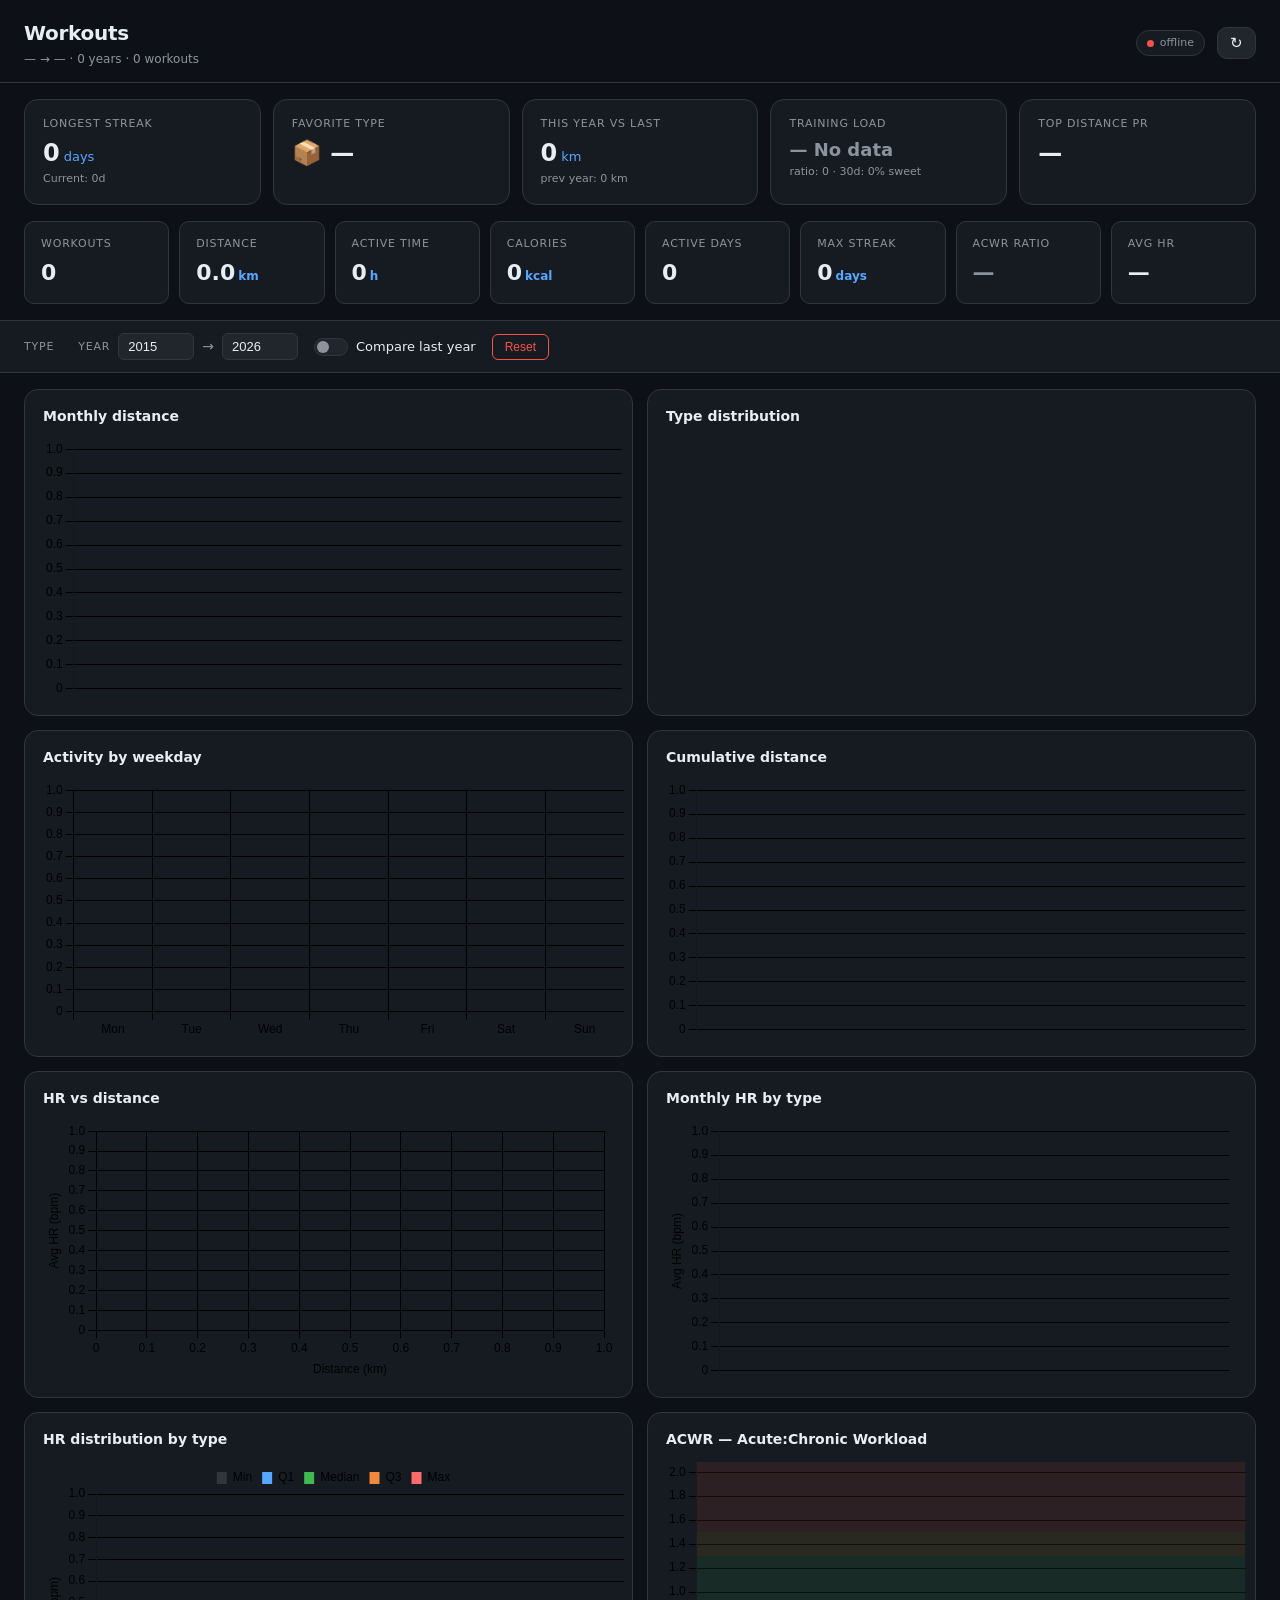
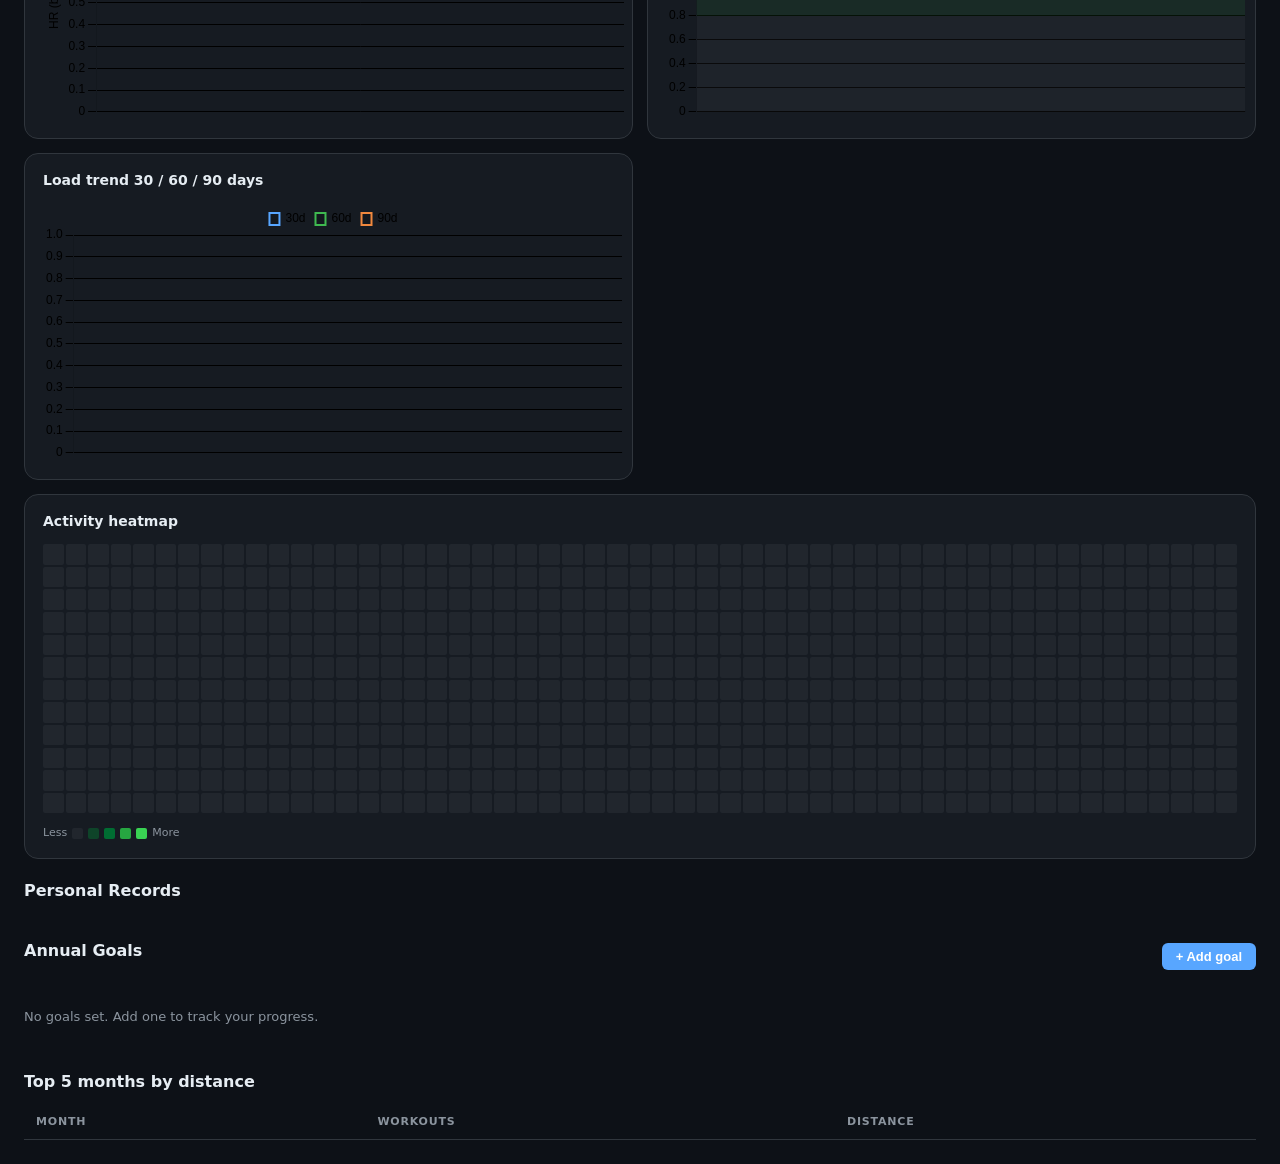
==== index.html @ c33b5954 "v2.0.0: dashboard redesign with dark theme, 9 lazy-loaded charts, PRs, annual goals, live polling" ====
<!DOCTYPE html>
<html lang="en" data-theme="dark">
<head>
<meta charset="UTF-8">
<meta name="viewport" content="width=device-width, initial-scale=1.0">
<meta name="apple-mobile-web-app-capable" content="yes">
<meta name="format-detection" content="telephone=no">
<title>Workouts Dashboard — Jose 2015-2026</title>
<link rel="stylesheet" href="styles.css">
<script src="chart.min.js"></script>
</head>
<body>

<div id="newBanner" class="new-banner" aria-live="polite"></div>

<header class="site-header">
  <div class="header-left">
    <h1 class="site-title">Workouts</h1>
    <div class="site-meta">— → — · 0 years · <span id="filterInfo">0 workouts</span></div>
  </div>
  <div class="header-right">
    <div class="conn-status"><span class="conn-dot" id="connDot"></span><span id="connText">—</span></div>
    <button class="btn-icon" id="refreshBtn" onclick="manualRefresh()" title="Refresh data">↻</button>
  </div>
</header>

<!-- ── Hero strip ─────────────────────────────────────── -->
<section class="hero-strip" id="heroStrip">
  <div class="hero-card" id="heroStreak">
    <div class="hero-label">Longest streak</div>
    <div class="hero-value"><span id="heroStreakVal">0</span><span class="hero-unit">days</span></div>
    <div class="hero-sub" id="heroStreakSub">Current: 0d</div>
  </div>
  <div class="hero-card" id="heroType">
    <div class="hero-label">Favorite type</div>
    <div class="hero-value" id="heroTypeVal">📦 —</div>
    <div class="hero-sub" id="heroTypeSub"></div>
  </div>
  <div class="hero-card" id="heroYoy">
    <div class="hero-label">This year vs last</div>
    <div class="hero-value"><span id="heroYoyVal">0</span><span class="hero-unit">km</span></div>
    <div class="hero-sub" id="heroYoySub"></div>
  </div>
  <div class="hero-card" id="heroAcwr">
    <div class="hero-label">Training load</div>
    <div class="hero-value" id="heroAcwrVal">—</div>
    <div class="hero-sub" id="heroAcwrSub"></div>
  </div>
  <div class="hero-card" id="heroPR">
    <div class="hero-label">Top distance PR</div>
    <div class="hero-value" id="heroPRVal">—</div>
    <div class="hero-sub" id="heroPRSub"></div>
  </div>
</section>

<!-- ── KPI bar ─────────────────────────────────────────── -->
<section class="kpi-grid">
  <div class="kpi"><div class="kpi-label">Workouts</div><div class="kpi-value" id="kpiCount">0</div></div>
  <div class="kpi"><div class="kpi-label">Distance</div><div class="kpi-value"><span id="kpiDist">0.0</span><span class="kpi-unit">km</span></div></div>
  <div class="kpi"><div class="kpi-label">Active time</div><div class="kpi-value"><span id="kpiDur">0</span><span class="kpi-unit">h</span></div></div>
  <div class="kpi"><div class="kpi-label">Calories</div><div class="kpi-value"><span id="kpiCal">0</span><span class="kpi-unit">kcal</span></div></div>
  <div class="kpi"><div class="kpi-label">Active days</div><div class="kpi-value" id="kpiDays">0</div></div>
  <div class="kpi"><div class="kpi-label">Max streak</div><div class="kpi-value"><span id="kpiStreak">0</span><span class="kpi-unit">days</span></div></div>
  <div class="kpi"><div class="kpi-label">ACWR ratio</div><div class="kpi-value" id="kpiAcwr">—</div></div>
  <div class="kpi"><div class="kpi-label">Avg HR</div><div class="kpi-value"><span>—</span><span class="kpi-unit"></span></div></div>
</section>

<!-- ── Filters ─────────────────────────────────────────── -->
<section class="filters-bar">
  <div class="filter-group">
    <span class="filter-label">Type</span>
    <div id="typeFilters" class="chip-group"></div>
  </div>
  <div class="filter-group">
    <span class="filter-label">Year</span>
    <input type="number" class="year-input" id="yearFrom" placeholder="from" min="2015" max="2026">
    <span class="filter-sep">→</span>
    <input type="number" class="year-input" id="yearTo" placeholder="to" min="2015" max="2026">
  </div>
  <div class="filter-group">
    <label class="toggle-label">
      <input type="checkbox" id="compareToggle" class="toggle-input">
      <span class="toggle-track"></span>
      Compare last year
    </label>
  </div>
  <button class="btn-reset" onclick="resetFilters()">Reset</button>
</section>

<!-- ── Charts grid ─────────────────────────────────────── -->
<section class="chart-grid">

  <div class="chart-card" data-lazy="monthlyDist">
    <div class="chart-header"><h3>Monthly distance</h3></div>
    <div class="chart-body"><canvas id="monthlyDistChart"></canvas></div>
  </div>

  <div class="chart-card" data-lazy="typeDist">
    <div class="chart-header"><h3>Type distribution</h3></div>
    <div class="chart-body"><canvas id="typeDistChart"></canvas></div>
  </div>

  <div class="chart-card" data-lazy="weekdayBar">
    <div class="chart-header"><h3>Activity by weekday</h3></div>
    <div class="chart-body"><canvas id="weekdayChart"></canvas></div>
  </div>

  <div class="chart-card" data-lazy="cumulative">
    <div class="chart-header"><h3>Cumulative distance</h3></div>
    <div class="chart-body"><canvas id="cumulativeChart"></canvas></div>
  </div>

  <div class="chart-card" data-lazy="scatter">
    <div class="chart-header"><h3>HR vs distance</h3></div>
    <div class="chart-body"><canvas id="scatterChart"></canvas></div>
  </div>

  <div class="chart-card" data-lazy="hrMonthly">
    <div class="chart-header"><h3>Monthly HR by type</h3></div>
    <div class="chart-body"><canvas id="hrMonthlyChart"></canvas></div>
  </div>

  <div class="chart-card" data-lazy="hrBox">
    <div class="chart-header"><h3>HR distribution by type</h3></div>
    <div class="chart-body"><canvas id="hrBoxChart"></canvas></div>
  </div>

  <div class="chart-card" data-lazy="acwr">
    <div class="chart-header"><h3>ACWR — Acute:Chronic Workload</h3></div>
    <div class="chart-body"><canvas id="acwrChart"></canvas></div>
  </div>

  <div class="chart-card" data-lazy="loadTrend">
    <div class="chart-header"><h3>Load trend 30 / 60 / 90 days</h3></div>
    <div class="chart-body"><canvas id="trendChart"></canvas></div>
  </div>

  <div class="chart-card chart-full" data-lazy="heatmap">
    <div class="chart-header"><h3>Activity heatmap</h3></div>
    <div class="heatmap-wrap" id="heatmap"></div>
    <div class="heatmap-legend">
      Less <span data-l="0"></span><span data-l="1"></span><span data-l="2"></span><span data-l="3"></span><span data-l="4"></span> More
    </div>
  </div>

</section>

<!-- ── Personal Records ───────────────────────────────── -->
<section class="section-block">
  <h2 class="section-title">Personal Records</h2>
  <div class="prs-grid"></div>
</section>

<!-- ── Annual Goals ───────────────────────────────────── -->
<section class="section-block">
  <div class="goals-header">
    <h2 class="section-title">Annual Goals</h2>
    <button class="btn-add" onclick="addGoal()">+ Add goal</button>
  </div>
  <div id="goalsContainer" class="goals-grid"></div>
  <div id="goalsEmpty" class="goals-empty" style="display:none">
    No goals set. Add one to track your progress.
  </div>
</section>

<!-- ── Top 5 months ───────────────────────────────────── -->
<section class="section-block">
  <h2 class="section-title">Top 5 months by distance</h2>
  <table class="data-table" id="top5Table">
    <thead><tr><th>Month</th><th>Workouts</th><th>Distance</th></tr></thead>
    <tbody id="top5Body"></tbody>
  </table>
</section>

<script>
let data = null;

async function bootstrap() {
  try {
    const r = await fetch('data.json');
    if (!r.ok) throw new Error('HTTP ' + r.status);
    data = await r.json();
    initApp();
  } catch(e) {
    console.error('bootstrap error', e);
    document.body.innerHTML = '<div style="padding:40px;color:#f85149;font-family:monospace">Failed to load data: ' + e.message + '</div>';
  }
}

function initApp() {
  readURL();
  buildTypeChips();
  document.getElementById('yearFrom').value = yearFrom;
  document.getElementById('yearTo').value = yearTo;
  document.getElementById('compareToggle').checked = compareMode;
  document.getElementById('yearFrom').onchange = e => { yearFrom = parseInt(e.target.value) || yearFrom; renderAll(); };
  document.getElementById('yearTo').onchange = e => { yearTo = parseInt(e.target.value) || yearTo; renderAll(); };
  document.getElementById('compareToggle').onchange = e => { compareMode = e.target.checked; renderAll(); };
  renderHero();
  renderTop5();
  renderGoals();
  reloadVisibleCharts();
  setupLazyCharts();
  lastSeenTs = data.kpi.last_date || '0';
  setStatus('ok', 'connected');
  pollNewWorkouts();
  setInterval(pollNewWorkouts, POLL_MS);
}

// ── State ─────────────────────────────────────────────────
let activeTypes = new Set();
let yearFrom = 2015;
let yearTo = 2026;
let compareMode = false;

// ── Chart registry ────────────────────────────────────────
const charts = {};
const loaded = new Set();

// ── URL persistence ───────────────────────────────────────
function readURL() {
  const p = new URLSearchParams(window.location.search);
  const types = p.get('types');
  if (types) types.split(',').filter(Boolean).forEach(t => activeTypes.add(t));
  const from = parseInt(p.get('from'));
  const to = parseInt(p.get('to'));
  if (from && from >= 2015 && from <= 2026) yearFrom = from;
  if (to && to >= 2015 && to <= 2026) yearTo = to;
  if (to < from) yearTo = yearFrom;
  compareMode = p.get('compare') === '1';
}

function writeURL() {
  const p = new URLSearchParams();
  if (activeTypes.size > 0) p.set('types', [...activeTypes].sort().join(','));
  const minYear = parseInt(data.years[0]);
  const maxYear = parseInt(data.years[data.years.length - 1]);
  if (yearFrom !== minYear) p.set('from', yearFrom);
  if (yearTo !== maxYear) p.set('to', yearTo);
  if (compareMode) p.set('compare', '1');
  const qs = p.toString();
  history.replaceState(null, '', qs ? '?' + qs : window.location.pathname);
}

// ── Filter helpers ────────────────────────────────────────
function filteredMonths() {
  return Object.keys(data.by_month).filter(m => {
    const y = parseInt(m.slice(0, 4));
    return y >= yearFrom && y <= yearTo;
  });
}

function prevYearMonths() {
  return Object.keys(data.by_month).filter(m => {
    const y = parseInt(m.slice(0, 4));
    return y >= (yearFrom - 1) && y <= (yearTo - 1);
  });
}

function monthTypeWeight(m) {
  if (activeTypes.size === 0) return 1;
  const v = data.by_month[m];
  if (!v) return 0;
  const total = Object.values(v.types).reduce((a, b) => a + b, 0);
  const sel = Object.entries(v.types)
    .filter(([t]) => activeTypes.has(t))
    .reduce((a, [, c]) => a + c, 0);
  return total > 0 ? sel / total : 0;
}

// ── KPI recompute ─────────────────────────────────────────
function recomputeKPIs() {
  const months = filteredMonths();
  let count = 0, dist = 0, cal = 0, dur = 0;
  months.forEach(m => {
    const v = data.by_month[m];
    const w = monthTypeWeight(m);
    if (w === 0) return;
    count += Math.round(v.count * w);
    dist += v.distance_km * w;
    cal += v.calories * w;
    dur += v.duration_hours * w;
  });

  const filteredDays = Object.keys(data.by_day).filter(d => {
    const y = parseInt(d.slice(0, 4));
    return y >= yearFrom && y <= yearTo;
  });
  const maxStr = computeMaxStreak(filteredDays);

  setEl('kpiCount', count.toLocaleString());
  setEl('kpiDist', dist.toFixed(1));
  setEl('kpiCal', cal.toFixed(0));
  setEl('kpiDur', dur.toFixed(0));
  setEl('kpiDays', filteredDays.length.toLocaleString());
  setEl('kpiStreak', maxStr);

  const parts = [];
  if (activeTypes.size) parts.push([...activeTypes].join(', '));
  const minY = parseInt(data.years[0]), maxY = parseInt(data.years[data.years.length - 1]);
  if (yearFrom !== minY || yearTo !== maxY) parts.push(`${yearFrom}-${yearTo}`);
  setEl('filterInfo', count.toLocaleString() + ' workouts' + (parts.length ? ' · ' + parts.join(' · ') : ''));
}

function computeMaxStreak(dates) {
  const sorted = [...dates].sort();
  let max = 0, cur = 0, prev = null;
  for (const d of sorted) {
    if (prev) {
      const diff = (new Date(d) - new Date(prev)) / 86400000;
      cur = diff === 1 ? cur + 1 : 1;
    } else cur = 1;
    max = Math.max(max, cur);
    prev = d;
  }
  return max;
}

function setEl(id, val) {
  const el = document.getElementById(id);
  if (el) el.textContent = val;
}

// ── Hero strip ────────────────────────────────────────────
function renderHero() {
  // YoY sub
  const yoy = data.kpi.yoy_pct_change;
  const yoyDir = yoy == null ? '' : yoy >= 0 ? '↑' : '↓';
  const yoyColor = yoy == null ? '' : yoy >= 0 ? 'var(--accent)' : 'var(--danger)';
  const yoySub = yoy != null
    ? `<span style="color:${yoyColor}">${yoyDir} ${Math.abs(yoy)}%</span> vs ${data.kpi.prev_year} (${data.kpi.yoy_prev_km.toLocaleString()} km)`
    : `prev year: ${data.kpi.yoy_prev_km.toLocaleString()} km`;
  setEl('heroYoySub', '');
  document.getElementById('heroYoySub').innerHTML = yoySub;

  // Fav type sub
  const ft = data.kpi.fav_type;
  if (ft && data.by_type[ft]) {
    setEl('heroTypeSub', data.by_type[ft].count + ' sessions');
  }

  // ACWR hero
  const h = data.load_health;
  const acwrLabels = {
    sweet: '🟢 In the zone', warning: '🟠 Elevated', overtraining: '🔴 Overreaching',
    detraining: '🟡 Detraining', rest: '⚪ Rest', no_data: '— No data'
  };
  const acwrColors = {
    sweet: 'var(--accent)', warning: 'var(--warning)', overtraining: 'var(--danger)',
    detraining: 'var(--warning)', rest: 'var(--text-muted)', no_data: 'var(--text-muted)'
  };
  const acwrEl = document.getElementById('heroAcwrVal');
  acwrEl.textContent = acwrLabels[h.status] || '—';
  acwrEl.style.color = acwrColors[h.status] || '';
  acwrEl.style.fontSize = '18px';
  setEl('heroAcwrSub', `ratio: ${h.current_ratio} · 30d: ${h.last30_pct_sweet}% sweet`);
  setEl('kpiAcwr', h.current_ratio || '—');
  document.getElementById('kpiAcwr').style.color = acwrColors[h.status] || '';

  // Top PR (running max distance or first type with max dist)
  const prTypes = Object.entries(data.prs).sort((a, b) => b[1].count - a[1].count);
  const topPR = prTypes.find(([, p]) => p.max_distance);
  if (topPR) {
    const [type, p] = topPR;
    document.getElementById('heroPRVal').textContent = p.max_distance.value_km + ' km';
    setEl('heroPRSub', type + ' · ' + p.max_distance.date);
  }
}

// ── Type filter chips ─────────────────────────────────────
function buildTypeChips() {
  const container = document.getElementById('typeFilters');
  container.innerHTML = '';
  data.types.forEach(t => {
    const chip = document.createElement('button');
    chip.className = 'chip' + (activeTypes.size === 0 || activeTypes.has(t) ? ' active' : '');
    chip.textContent = t;
    chip.dataset.type = t;
    chip.onclick = () => toggleType(t);
    container.appendChild(chip);
  });
}

function toggleType(t) {
  if (activeTypes.has(t)) activeTypes.delete(t);
  else activeTypes.add(t);
  syncChips();
  renderAll();
  writeURL();
}

function syncChips() {
  document.querySelectorAll('.chip[data-type]').forEach(c => {
    const isActive = activeTypes.size === 0 || activeTypes.has(c.dataset.type);
    c.className = 'chip' + (isActive ? ' active' : '');
  });
}

function resetFilters() {
  activeTypes.clear();
  yearFrom = parseInt(data.years[0]);
  yearTo = parseInt(data.years[data.years.length - 1]);
  compareMode = false;
  document.getElementById('yearFrom').value = yearFrom;
  document.getElementById('yearTo').value = yearTo;
  document.getElementById('compareToggle').checked = false;
  syncChips();
  renderAll();
  writeURL();
}

// ── Charts ────────────────────────────────────────────────
const COLORS = ['#58a6ff','#3fb950','#f0883e','#ff6b6b','#a371f7','#39d353','#ffa657','#79c0ff','#56d364','#ff7b72'];

function chartDefaults() {
  return {
    responsive: true, maintainAspectRatio: false,
    plugins: { legend: { display: false } },
    scales: {
      x: { ticks: { color: 'var(--text-muted)', maxTicksLimit: 18 }, grid: { color: 'var(--border)' } },
      y: { ticks: { color: 'var(--text-muted)' }, grid: { color: 'var(--border)' } }
    }
  };
}

function mkChart(id, config) {
  const el = document.getElementById(id);
  if (!el) return null;
  if (charts[id]) charts[id].destroy();
  charts[id] = new Chart(el.getContext('2d'), config);
  return charts[id];
}

function initMonthlyDist() {
  const months = filteredMonths();
  const curData = months.map(m => data.by_month[m].distance_km * monthTypeWeight(m));
  const datasets = [{
    label: 'Distance (km)', data: curData,
    borderColor: COLORS[0], backgroundColor: COLORS[0] + '22',
    fill: true, tension: 0.35, pointRadius: 1, pointHoverRadius: 4, borderWidth: 2
  }];
  if (compareMode) {
    const prevM = prevYearMonths();
    datasets.push({
      label: 'Prev year', data: prevM.map(m => data.by_month[m].distance_km),
      borderColor: COLORS[2], backgroundColor: 'transparent',
      tension: 0.35, pointRadius: 1, pointHoverRadius: 4, borderWidth: 1.5,
      borderDash: [4, 3]
    });
  }
  const opts = chartDefaults();
  opts.plugins.legend = { display: compareMode, labels: { color: 'var(--text)' } };
  mkChart('monthlyDistChart', { type: 'line', data: { labels: months, datasets }, options: opts });
}

function initTypeDist() {
  const months = filteredMonths();
  const byT = {};
  months.forEach(m => {
    const v = data.by_month[m];
    Object.entries(v.types).forEach(([t, c]) => {
      if (activeTypes.size > 0 && !activeTypes.has(t)) return;
      byT[t] = (byT[t] || 0) + c;
    });
  });
  const sorted = Object.entries(byT).sort((a, b) => b[1] - a[1]);
  mkChart('typeDistChart', {
    type: 'doughnut',
    data: {
      labels: sorted.map(([t]) => t),
      datasets: [{ data: sorted.map(([, c]) => c), backgroundColor: COLORS, borderWidth: 0 }]
    },
    options: {
      responsive: true, maintainAspectRatio: false,
      plugins: { legend: { position: 'right', labels: { color: 'var(--text)', boxWidth: 12, padding: 12 } } }
    }
  });
}

function initWeekday() {
  const labels = ['Mon','Tue','Wed','Thu','Fri','Sat','Sun'];
  const dist = labels.map(d => +(data.weekday_dist[d]?.distance_km || 0).toFixed(1));
  mkChart('weekdayChart', {
    type: 'bar',
    data: { labels, datasets: [{ label: 'Distance (km)', data: dist, backgroundColor: COLORS[0] + 'cc', borderRadius: 4 }] },
    options: chartDefaults()
  });
}

function initCumulative() {
  const items = data.cumulative_km.filter(x => {
    const y = parseInt(x.month.slice(0, 4));
    return y >= yearFrom && y <= yearTo;
  });
  mkChart('cumulativeChart', {
    type: 'line',
    data: {
      labels: items.map(x => x.month),
      datasets: [{
        label: 'Cumulative km', data: items.map(x => x.cumulative),
        borderColor: COLORS[1], backgroundColor: COLORS[1] + '22',
        fill: true, tension: 0.2, pointRadius: 0, pointHoverRadius: 4, borderWidth: 2
      }]
    },
    options: chartDefaults()
  });
}

function initScatter() {
  const byT = {};
  data.scatter.forEach(p => {
    if (activeTypes.size > 0 && !activeTypes.has(p.type)) return;
    const y = parseInt(p.date.slice(0, 4));
    if (y < yearFrom || y > yearTo) return;
    (byT[p.type] = byT[p.type] || []).push(p);
  });
  const datasets = Object.entries(byT).map(([t, pts], i) => ({
    label: t, data: pts, backgroundColor: COLORS[i % COLORS.length] + 'bb', pointRadius: 3
  }));
  const opts = {
    responsive: true, maintainAspectRatio: false,
    plugins: { legend: { position: 'right', labels: { color: 'var(--text)', boxWidth: 10, padding: 10 } } },
    scales: {
      x: { title: { display: true, text: 'Distance (km)', color: 'var(--text-muted)' }, ticks: { color: 'var(--text-muted)' }, grid: { color: 'var(--border)' } },
      y: { title: { display: true, text: 'Avg HR (bpm)', color: 'var(--text-muted)' }, ticks: { color: 'var(--text-muted)' }, grid: { color: 'var(--border)' } }
    }
  };
  mkChart('scatterChart', { type: 'scatter', data: { datasets }, options: opts });
}

function initHrMonthly() {
  const months = filteredMonths();
  const allT = [...new Set(months.flatMap(m => Object.keys(data.hr_monthly[m] || {})))].sort();
  const datasets = allT.map((t, i) => ({
    label: t, data: months.map(m => data.hr_monthly[m]?.[t] ?? null),
    borderColor: COLORS[i % COLORS.length],
    tension: 0.3, spanGaps: true, pointRadius: 1, pointHoverRadius: 4
  }));
  const opts = {
    responsive: true, maintainAspectRatio: false,
    plugins: { legend: { position: 'right', labels: { color: 'var(--text)', boxWidth: 10, padding: 8 } } },
    scales: {
      x: { ticks: { color: 'var(--text-muted)', maxTicksLimit: 16 }, grid: { color: 'var(--border)' } },
      y: { title: { display: true, text: 'Avg HR (bpm)', color: 'var(--text-muted)' }, ticks: { color: 'var(--text-muted)' }, grid: { color: 'var(--border)' } }
    }
  };
  mkChart('hrMonthlyChart', { type: 'line', data: { labels: months, datasets }, options: opts });
}

function initHrBox() {
  const months = filteredMonths();
  const activeT = activeTypes.size > 0
    ? [...activeTypes]
    : Object.keys(data.hr_distribution);
  const types = activeT.filter(t => data.hr_distribution[t]).sort();
  const c = ['#30363d','#58a6ff','#3fb950','#f0883e','#ff6b6b'];
  const lbls = ['Min','Q1','Median','Q3','Max'];
  const keys = ['min','q1','median','q3','max'];
  const datasets = keys.map((k, i) => ({
    label: lbls[i], data: types.map(t => data.hr_distribution[t][k] || 0),
    backgroundColor: c[i]
  }));
  const opts = {
    responsive: true, maintainAspectRatio: false,
    plugins: { legend: { position: 'top', labels: { color: 'var(--text)', boxWidth: 10 } } },
    scales: {
      x: { ticks: { color: 'var(--text-muted)' }, grid: { color: 'var(--border)' } },
      y: { title: { display: true, text: 'HR (bpm)', color: 'var(--text-muted)' }, ticks: { color: 'var(--text-muted)' }, grid: { color: 'var(--border)' } }
    }
  };
  mkChart('hrBoxChart', { type: 'bar', data: { labels: types, datasets }, options: opts });
}

const acwrZonesPlugin = {
  id: 'acwrZones',
  beforeDatasetsDraw(chart) {
    const { ctx, chartArea: { left, right }, scales: { y } } = chart;
    if (!y) return;
    [
      [0, 0.8, 'rgba(139,148,158,0.07)'],
      [0.8, 1.3, 'rgba(63,185,80,0.10)'],
      [1.3, 1.5, 'rgba(210,153,34,0.10)'],
      [1.5, 2.5, 'rgba(248,81,73,0.10)'],
    ].forEach(([y1, y2, color]) => {
      const py1 = y.getPixelForValue(y1), py2 = y.getPixelForValue(y2);
      ctx.fillStyle = color;
      ctx.fillRect(left, Math.min(py1, py2), right - left, Math.abs(py2 - py1));
    });
  }
};

function initAcwr() {
  const recent = data.acwr.slice(-365);
  const opts = {
    responsive: true, maintainAspectRatio: false,
    plugins: { legend: { display: false },
      tooltip: { callbacks: { afterLabel: ctx => {
        const r = ctx.parsed.y;
        if (r === 0) return 'Rest';
        if (r < 0.8) return 'Detraining';
        if (r <= 1.3) return 'Sweet spot';
        if (r <= 1.5) return 'Elevated';
        return 'Overreaching';
      }}}
    },
    scales: {
      x: { ticks: { color: 'var(--text-muted)', maxTicksLimit: 12 }, grid: { color: 'var(--border)' } },
      y: { suggestedMin: 0, suggestedMax: 2, ticks: { color: 'var(--text-muted)' }, grid: { color: 'var(--border)' } }
    }
  };
  mkChart('acwrChart', {
    type: 'line',
    data: { labels: recent.map(d => d.date), datasets: [{
      data: recent.map(d => d.ratio),
      borderColor: COLORS[0], backgroundColor: COLORS[0] + '22',
      fill: true, tension: 0.2, pointRadius: 0, pointHoverRadius: 4, borderWidth: 2
    }] },
    options: opts,
    plugins: [acwrZonesPlugin]
  });
}

function initTrend() {
  const recent = data.trend.slice(-365);
  mkChart('trendChart', {
    type: 'line',
    data: { labels: recent.map(d => d.date), datasets: [
      { label: '30d', data: recent.map(d => d.l30), borderColor: COLORS[0], tension: 0.3, pointRadius: 0, borderWidth: 2 },
      { label: '60d', data: recent.map(d => d.l60), borderColor: COLORS[1], tension: 0.3, pointRadius: 0, borderWidth: 2 },
      { label: '90d', data: recent.map(d => d.l90), borderColor: COLORS[2], tension: 0.3, pointRadius: 0, borderWidth: 2 },
    ] },
    options: {
      responsive: true, maintainAspectRatio: false,
      plugins: { legend: { position: 'top', labels: { color: 'var(--text)', boxWidth: 10 } } },
      scales: {
        x: { ticks: { color: 'var(--text-muted)', maxTicksLimit: 12 }, grid: { color: 'var(--border)' } },
        y: { ticks: { color: 'var(--text-muted)' }, grid: { color: 'var(--border)' } }
      }
    }
  });
}

// ── Heatmap ───────────────────────────────────────────────
function renderHeatmap() {
  const hm = document.getElementById('heatmap');
  const byDay = data.by_day;
  const maxC = Math.max(1, ...Object.values(byDay));
  function level(c) { return !c ? 0 : c < maxC * 0.25 ? 1 : c < maxC * 0.5 ? 2 : c < maxC * 0.75 ? 3 : 4; }
  let html = '';
  for (let y = yearFrom; y <= yearTo; y++) {
    for (let wk = 0; wk < 53; wk++) {
      const d = new Date(y, 0, 1 + wk * 7);
      if (d.getFullYear() !== y) continue;
      const ds = d.toISOString().slice(0, 10);
      const byDT = data.by_day_type[ds] || {};
      const c = activeTypes.size === 0
        ? (byDay[ds] || 0)
        : Object.entries(byDT).filter(([t]) => activeTypes.has(t)).reduce((a, [, n]) => a + n, 0);
      html += `<span data-l="${level(c)}" title="${ds}: ${c} workout${c !== 1 ? 's' : ''}"></span>`;
    }
  }
  hm.innerHTML = html;
}

// ── Lazy loading ──────────────────────────────────────────
const chartInits = {
  monthlyDist: initMonthlyDist,
  typeDist: initTypeDist,
  weekdayBar: initWeekday,
  cumulative: initCumulative,
  scatter: initScatter,
  hrMonthly: initHrMonthly,
  hrBox: initHrBox,
  acwr: initAcwr,
  loadTrend: initTrend,
  heatmap: renderHeatmap,
};

let observer;
function setupLazyCharts() {
  observer = new IntersectionObserver((entries) => {
    entries.forEach(entry => {
      if (!entry.isIntersecting) return;
      const key = entry.target.dataset.lazy;
      if (key && chartInits[key]) {
        chartInits[key]();
        loaded.add(key);
      }
      observer.unobserve(entry.target);
    });
  }, { threshold: 0.1 });

  document.querySelectorAll('[data-lazy]').forEach(el => observer.observe(el));
}

function reloadVisibleCharts() {
  document.querySelectorAll('[data-lazy]').forEach(el => {
    const key = el.dataset.lazy;
    if (key && chartInits[key]) chartInits[key]();
  });
}

// ── Goals (localStorage) ──────────────────────────────────
const GOALS_KEY = 'dashboard_goals_v1';

function loadGoals() { return JSON.parse(localStorage.getItem(GOALS_KEY) || '[]'); }
function saveGoals(g) { localStorage.setItem(GOALS_KEY, JSON.stringify(g)); }

function getActualKm(type, year) {
  let km = 0;
  Object.entries(data.by_month).forEach(([m, v]) => {
    if (m.startsWith(year)) {
      const ratio = type === '__all__' ? 1 : (v.types[type] || 0) / Math.max(1, Object.values(v.types).reduce((a,b)=>a+b,0));
      km += v.distance_km * ratio;
    }
  });
  return Math.round(km);
}

function renderGoals() {
  const goals = loadGoals();
  const container = document.getElementById('goalsContainer');
  const empty = document.getElementById('goalsEmpty');
  if (!goals.length) { container.innerHTML = ''; empty.style.display = ''; return; }
  empty.style.display = 'none';
  container.innerHTML = goals.map((g, i) => {
    const actual = getActualKm(g.type, g.year);
    const pct = Math.min(100, Math.round(actual / g.target_km * 100));
    const remaining = Math.max(0, g.target_km - actual);
    const typeLabel = g.type === '__all__' ? 'All types' : g.type;
    return `<div class="goal-card">
      <div class="goal-top">
        <span class="goal-title">${typeLabel} ${g.year}</span>
        <span class="goal-pct">${pct}%</span>
        <button class="goal-del" onclick="deleteGoal(${i})" title="Delete">✕</button>
      </div>
      <div class="goal-progress"><div class="goal-bar" style="width:${pct}%"></div></div>
      <div class="goal-detail">${actual.toLocaleString()} / ${g.target_km.toLocaleString()} km · ${remaining.toLocaleString()} km remaining</div>
    </div>`;
  }).join('');
}

function addGoal() {
  const types = ['__all__', ...data.types];
  const typeOpts = types.map(t => `<option value="${t}">${t === '__all__' ? 'All types' : t}</option>`).join('');
  const yearOpts = data.years.map(y => `<option value="${y}" ${y === data.kpi.current_year ? 'selected' : ''}>${y}</option>`).join('');
  const modal = document.createElement('div');
  modal.className = 'modal-overlay';
  modal.innerHTML = `
    <div class="modal">
      <h3>Add Goal</h3>
      <label>Type <select id="gType">${typeOpts}</select></label>
      <label>Year <select id="gYear">${yearOpts}</select></label>
      <label>Target km <input type="number" id="gTarget" placeholder="e.g. 1000" min="1" max="100000"></label>
      <div class="modal-btns">
        <button class="btn-primary" onclick="saveGoalModal()">Save</button>
        <button class="btn-ghost" onclick="this.closest('.modal-overlay').remove()">Cancel</button>
      </div>
    </div>`;
  document.body.appendChild(modal);
  modal.onclick = e => { if (e.target === modal) modal.remove(); };
}

function saveGoalModal() {
  const type = document.getElementById('gType').value;
  const year = document.getElementById('gYear').value;
  const target_km = parseInt(document.getElementById('gTarget').value);
  if (!target_km || target_km < 1) return;
  const goals = loadGoals();
  goals.push({ type, year, target_km });
  saveGoals(goals);
  document.querySelector('.modal-overlay')?.remove();
  renderGoals();
}

function deleteGoal(i) {
  const goals = loadGoals();
  goals.splice(i, 1);
  saveGoals(goals);
  renderGoals();
}

// ── Top 5 table ───────────────────────────────────────────
function renderTop5() {
  const tbody = document.getElementById('top5Body');
  tbody.innerHTML = data.top5_months.map((r, i) =>
    `<tr${i === 0 ? ' class="top1"' : ''}><td>${r.month}</td><td>${r.count}</td><td>${r.distance_km.toLocaleString()} km</td></tr>`
  ).join('');
}

// ── Live polling ──────────────────────────────────────────
let lastSeenTs = '0';
const POLL_MS = 60000;
let isReloading = false;

async function pollNewWorkouts() {
  try {
    setStatus('stale', 'checking…');
    const r = await fetch(`/api/since?ts=${encodeURIComponent(lastSeenTs)}`);
    if (!r.ok) throw new Error(r.status);
    const payload = await r.json();
    setStatus('ok', new Date().toLocaleTimeString());
    if (payload.count > 0) {
      const dist = payload.workouts.reduce((a, x) => a + (x.distance || 0), 0) / 1000;
      showBanner(`${payload.count} new workout${payload.count > 1 ? 's' : ''} · ${dist.toFixed(1)} km`);
      lastSeenTs = payload.workouts.at(-1).startDate;
    }
  } catch { setStatus('error', 'offline'); }
}

async function manualRefresh() {
  if (isReloading) return;
  isReloading = true;
  document.getElementById('refreshBtn').textContent = '⟳';
  setStatus('stale', 'refreshing…');
  try {
    const r = await fetch('/api/refresh', { method: 'POST' });
    if (!r.ok) throw new Error(r.status);
    const payload = await r.json();
    Object.assign(data, payload.stats);
    reloadVisibleCharts();
    recomputeKPIs();
    renderHero();
    renderTop5();
    showBanner('Data updated · ' + new Date().toLocaleTimeString());
    setStatus('ok', new Date().toLocaleTimeString());
  } catch { setStatus('error', 'error'); }
  finally { document.getElementById('refreshBtn').textContent = '↻'; isReloading = false; }
}

function showBanner(text) {
  const b = document.getElementById('newBanner');
  b.textContent = text;
  b.classList.add('visible');
  setTimeout(() => b.classList.remove('visible'), 5000);
}

function setStatus(kind, text) {
  const dot = document.getElementById('connDot');
  dot.className = 'conn-dot conn-' + kind;
  setEl('connText', text);
}

// ── Init ──────────────────────────────────────────────────
function renderAll() {
  syncChips();
  recomputeKPIs();
  reloadVisibleCharts();
  writeURL();
}

bootstrap();
</script>
</body>
</html>
---- styles.css ----
/* ── Variables ─────────────────────────────────────────── */
:root {
  --bg:          #0d1117;
  --surface:     #161b22;
  --surface-2:   #21262d;
  --border:      #30363d;
  --text:        #e6edf3;
  --text-muted:  #8b949e;
  --primary:     #58a6ff;
  --accent:      #3fb950;
  --warning:     #d29922;
  --danger:      #f85149;
  --radius:      10px;
  --radius-lg:   14px;
  --shadow:      0 4px 24px rgba(0,0,0,0.4);
}

/* ── Reset ─────────────────────────────────────────────── */
*, *::before, *::after { box-sizing: border-box; margin: 0; padding: 0; }
html { scroll-behavior: smooth; }
body {
  font-family: -apple-system, BlinkMacSystemFont, 'SF Pro Text', 'Segoe UI', system-ui, sans-serif;
  background: var(--bg);
  color: var(--text);
  min-height: 100vh;
  font-size: 14px;
  line-height: 1.5;
}

/* ── Header ────────────────────────────────────────────── */
.site-header {
  display: flex;
  align-items: center;
  justify-content: space-between;
  padding: 18px 24px 14px;
  border-bottom: 1px solid var(--border);
  position: sticky;
  top: 0;
  background: var(--bg);
  z-index: 50;
  gap: 12px;
}
.site-title {
  font-size: 20px;
  font-weight: 700;
  color: var(--text);
  letter-spacing: -0.3px;
}
.site-meta {
  font-size: 12px;
  color: var(--text-muted);
  margin-top: 2px;
}
.header-right {
  display: flex;
  align-items: center;
  gap: 12px;
  flex-shrink: 0;
}
.conn-status {
  display: flex;
  align-items: center;
  gap: 6px;
  font-size: 11px;
  color: var(--text-muted);
  background: var(--surface);
  border: 1px solid var(--border);
  padding: 4px 10px;
  border-radius: 20px;
}
.conn-dot {
  width: 7px; height: 7px;
  border-radius: 50%;
  background: var(--text-muted);
  flex-shrink: 0;
}
.conn-dot.conn-ok    { background: var(--accent); }
.conn-dot.conn-stale { background: var(--warning); }
.conn-dot.conn-error { background: var(--danger); }

/* ── Buttons ───────────────────────────────────────────── */
.btn-icon {
  background: var(--surface-2);
  border: 1px solid var(--border);
  color: var(--text);
  padding: 6px 12px;
  border-radius: var(--radius);
  cursor: pointer;
  font-size: 15px;
  transition: background 0.15s, transform 0.1s;
}
.btn-icon:hover { background: var(--border); transform: scale(1.05); }
.btn-reset {
  background: transparent;
  border: 1px solid var(--danger);
  color: var(--danger);
  padding: 5px 12px;
  border-radius: 6px;
  cursor: pointer;
  font-size: 12px;
  transition: background 0.15s;
}
.btn-reset:hover { background: var(--danger); color: #fff; }
.btn-add {
  background: var(--primary);
  border: none;
  color: #fff;
  padding: 6px 14px;
  border-radius: 6px;
  cursor: pointer;
  font-size: 13px;
  font-weight: 600;
  transition: opacity 0.15s;
}
.btn-add:hover { opacity: 0.85; }
.btn-primary {
  background: var(--primary);
  border: none;
  color: #fff;
  padding: 8px 18px;
  border-radius: 6px;
  cursor: pointer;
  font-size: 13px;
  font-weight: 600;
}
.btn-ghost {
  background: transparent;
  border: 1px solid var(--border);
  color: var(--text);
  padding: 8px 18px;
  border-radius: 6px;
  cursor: pointer;
  font-size: 13px;
}

/* ── New-workout banner ────────────────────────────────── */
.new-banner {
  position: fixed;
  top: 68px;
  left: 50%;
  transform: translateX(-50%) translateY(-120px);
  background: var(--surface);
  border: 1px solid var(--accent);
  color: var(--text);
  padding: 10px 20px;
  border-radius: 10px;
  font-size: 13px;
  font-weight: 600;
  z-index: 200;
  box-shadow: var(--shadow);
  transition: transform 0.3s cubic-bezier(0.34, 1.56, 0.64, 1);
  pointer-events: none;
}
.new-banner.visible {
  transform: translateX(-50%) translateY(0);
}

/* ── Hero strip ────────────────────────────────────────── */
.hero-strip {
  display: grid;
  grid-template-columns: repeat(5, 1fr);
  gap: 12px;
  padding: 16px 24px;
}
@media (max-width: 1024px) { .hero-strip { grid-template-columns: repeat(3, 1fr); } }
@media (max-width: 768px)  { .hero-strip { grid-template-columns: repeat(2, 1fr); } }

.hero-card {
  background: var(--surface);
  border: 1px solid var(--border);
  border-radius: var(--radius-lg);
  padding: 16px 18px;
  transition: border-color 0.2s, transform 0.2s;
  cursor: default;
}
.hero-card:hover {
  border-color: var(--primary);
  transform: translateY(-2px);
}
.hero-label {
  font-size: 11px;
  color: var(--text-muted);
  text-transform: uppercase;
  letter-spacing: 0.8px;
  margin-bottom: 6px;
}
.hero-value {
  font-size: 24px;
  font-weight: 700;
  color: var(--text);
  line-height: 1.2;
}
.hero-unit {
  font-size: 13px;
  color: var(--primary);
  font-weight: 400;
  margin-left: 4px;
}
.hero-sub {
  font-size: 11px;
  color: var(--text-muted);
  margin-top: 4px;
}

/* ── KPI grid ──────────────────────────────────────────── */
.kpi-grid {
  display: grid;
  grid-template-columns: repeat(auto-fit, minmax(140px, 1fr));
  gap: 10px;
  padding: 0 24px 16px;
}
.kpi {
  background: var(--surface);
  border: 1px solid var(--border);
  border-radius: var(--radius);
  padding: 14px 16px;
  transition: border-color 0.2s;
}
.kpi:hover { border-color: var(--primary); }
.kpi-label {
  font-size: 11px;
  color: var(--text-muted);
  text-transform: uppercase;
  letter-spacing: 0.8px;
}
.kpi-value {
  font-size: 22px;
  font-weight: 700;
  color: var(--text);
  margin-top: 4px;
}
.kpi-unit {
  font-size: 12px;
  color: var(--primary);
  margin-left: 3px;
}

/* ── Filters bar ───────────────────────────────────────── */
.filters-bar {
  display: flex;
  flex-wrap: wrap;
  align-items: center;
  gap: 16px;
  padding: 12px 24px;
  background: var(--surface);
  border-top: 1px solid var(--border);
  border-bottom: 1px solid var(--border);
  margin-bottom: 16px;
}
.filter-group {
  display: flex;
  align-items: center;
  gap: 8px;
  flex-wrap: wrap;
}
.filter-label {
  font-size: 11px;
  color: var(--text-muted);
  text-transform: uppercase;
  letter-spacing: 0.8px;
  flex-shrink: 0;
}
.chip-group {
  display: flex;
  flex-wrap: wrap;
  gap: 6px;
}
.chip {
  display: inline-flex;
  align-items: center;
  padding: 4px 11px;
  border-radius: 20px;
  background: var(--surface-2);
  color: var(--text-muted);
  border: 1px solid var(--border);
  font-size: 12px;
  cursor: pointer;
  transition: all 0.15s;
}
.chip:hover { border-color: var(--primary); color: var(--text); }
.chip.active { background: var(--primary); color: #fff; border-color: var(--primary); }
.year-input {
  background: var(--surface-2);
  border: 1px solid var(--border);
  color: var(--text);
  padding: 5px 9px;
  border-radius: 6px;
  font-size: 13px;
  width: 76px;
}
.year-input:focus { outline: none; border-color: var(--primary); }
.filter-sep { color: var(--text-muted); }

/* Toggle switch */
.toggle-label {
  display: flex;
  align-items: center;
  gap: 8px;
  cursor: pointer;
  font-size: 13px;
  user-select: none;
}
.toggle-input { display: none; }
.toggle-track {
  width: 34px; height: 18px;
  background: var(--surface-2);
  border: 1px solid var(--border);
  border-radius: 9px;
  position: relative;
  transition: background 0.2s;
  flex-shrink: 0;
}
.toggle-track::after {
  content: '';
  position: absolute;
  width: 12px; height: 12px;
  background: var(--text-muted);
  border-radius: 50%;
  top: 2px; left: 2px;
  transition: transform 0.2s, background 0.2s;
}
.toggle-input:checked + .toggle-track { background: var(--primary); border-color: var(--primary); }
.toggle-input:checked + .toggle-track::after { transform: translateX(16px); background: #fff; }

/* ── Chart grid ────────────────────────────────────────── */
.chart-grid {
  display: grid;
  grid-template-columns: repeat(auto-fit, minmax(460px, 1fr));
  gap: 14px;
  padding: 0 24px 20px;
}
@media (max-width: 768px) { .chart-grid { grid-template-columns: 1fr; } }

.chart-card {
  background: var(--surface);
  border: 1px solid var(--border);
  border-radius: var(--radius-lg);
  padding: 16px 18px;
  animation: fadeIn 0.3s ease;
}
.chart-body {
  position: relative;
  height: 260px;
  width: 100%;
}
.chart-full { grid-column: 1 / -1; }
.chart-header { margin-bottom: 12px; }
.chart-header h3 {
  font-size: 14px;
  font-weight: 600;
  color: var(--text);
}

@keyframes fadeIn { from { opacity: 0; transform: translateY(6px); } to { opacity: 1; transform: none; } }

/* ── Heatmap ───────────────────────────────────────────── */
.heatmap-wrap {
  display: grid;
  grid-template-columns: repeat(53, 1fr);
  gap: 2px;
  overflow-x: auto;
  flex: 1;
  padding-bottom: 4px;
}
.heatmap-wrap span {
  aspect-ratio: 1;
  background: var(--surface-2);
  border-radius: 2px;
  min-width: 9px;
  min-height: 9px;
}
.heatmap-wrap span[data-l="1"] { background: #0e4429; }
.heatmap-wrap span[data-l="2"] { background: #006d32; }
.heatmap-wrap span[data-l="3"] { background: #26a641; }
.heatmap-wrap span[data-l="4"] { background: #39d353; }
.heatmap-legend {
  display: flex;
  align-items: center;
  gap: 5px;
  margin-top: 8px;
  font-size: 11px;
  color: var(--text-muted);
}
.heatmap-legend span {
  width: 11px; height: 11px;
  border-radius: 2px;
  background: var(--surface-2);
  display: inline-block;
}
.heatmap-legend span[data-l="1"] { background: #0e4429; }
.heatmap-legend span[data-l="2"] { background: #006d32; }
.heatmap-legend span[data-l="3"] { background: #26a641; }
.heatmap-legend span[data-l="4"] { background: #39d353; }

/* ── Section blocks ────────────────────────────────────── */
.section-block { padding: 0 24px 24px; }
.section-title {
  font-size: 16px;
  font-weight: 700;
  color: var(--text);
  margin-bottom: 12px;
}

/* ── PRs grid ──────────────────────────────────────────── */
.prs-grid {
  display: grid;
  grid-template-columns: repeat(auto-fit, minmax(300px, 1fr));
  gap: 12px;
}
.pr-card {
  background: var(--surface);
  border: 1px solid var(--border);
  border-radius: var(--radius-lg);
  padding: 14px 16px;
  transition: border-color 0.2s;
}
.pr-card:hover { border-color: var(--primary); }
.pr-card-header {
  display: flex;
  align-items: center;
  gap: 8px;
  font-weight: 600;
  margin-bottom: 10px;
  font-size: 14px;
}
.pr-card-header .badge {
  margin-left: auto;
  font-size: 11px;
  background: var(--surface-2);
  color: var(--text-muted);
  padding: 2px 8px;
  border-radius: 10px;
  font-weight: 400;
}
.pr-table {
  width: 100%;
  border-collapse: collapse;
  font-size: 12px;
}
.pr-table td {
  padding: 5px 0;
  border-bottom: 1px solid var(--border);
  vertical-align: top;
}
.pr-table tr:last-child td { border-bottom: none; }
.pr-table td:first-child { color: var(--text-muted); width: 110px; }
.pr-table td:nth-child(2) { color: var(--text); font-weight: 600; text-align: right; padding-right: 10px; }
.pr-table td:last-child { color: var(--primary); text-align: right; font-size: 11px; }

/* ── Goals ─────────────────────────────────────────────── */
.goals-header {
  display: flex;
  align-items: center;
  justify-content: space-between;
  margin-bottom: 12px;
}
.goals-grid {
  display: grid;
  grid-template-columns: repeat(auto-fit, minmax(280px, 1fr));
  gap: 12px;
}
.goal-card {
  background: var(--surface);
  border: 1px solid var(--border);
  border-radius: var(--radius-lg);
  padding: 14px 16px;
}
.goal-top {
  display: flex;
  align-items: center;
  gap: 8px;
  margin-bottom: 8px;
}
.goal-title {
  font-size: 13px;
  font-weight: 600;
  flex: 1;
}
.goal-pct {
  font-size: 13px;
  font-weight: 700;
  color: var(--primary);
}
.goal-del {
  background: none;
  border: none;
  color: var(--text-muted);
  cursor: pointer;
  font-size: 12px;
  padding: 2px 4px;
}
.goal-del:hover { color: var(--danger); }
.goal-progress {
  height: 6px;
  background: var(--surface-2);
  border-radius: 3px;
  overflow: hidden;
  margin-bottom: 6px;
}
.goal-bar {
  height: 100%;
  background: var(--primary);
  border-radius: 3px;
  transition: width 0.5s ease;
}
.goal-detail {
  font-size: 11px;
  color: var(--text-muted);
}
.goals-empty {
  color: var(--text-muted);
  font-size: 13px;
  padding: 20px 0;
}

/* ── Modal ──────────────────────────────────────────────── */
.modal-overlay {
  position: fixed;
  inset: 0;
  background: rgba(0,0,0,0.6);
  display: flex;
  align-items: center;
  justify-content: center;
  z-index: 300;
  backdrop-filter: blur(4px);
}
.modal {
  background: var(--surface);
  border: 1px solid var(--border);
  border-radius: var(--radius-lg);
  padding: 24px;
  width: 320px;
  box-shadow: var(--shadow);
}
.modal h3 { font-size: 16px; margin-bottom: 16px; }
.modal label {
  display: flex;
  flex-direction: column;
  gap: 4px;
  font-size: 12px;
  color: var(--text-muted);
  text-transform: uppercase;
  letter-spacing: 0.6px;
  margin-bottom: 12px;
}
.modal select, .modal input {
  background: var(--surface-2);
  border: 1px solid var(--border);
  color: var(--text);
  padding: 7px 10px;
  border-radius: 6px;
  font-size: 13px;
}
.modal-btns { display: flex; gap: 8px; margin-top: 4px; }

/* ── Data table ─────────────────────────────────────────── */
.data-table {
  width: 100%;
  border-collapse: collapse;
  font-size: 13px;
}
.data-table th {
  text-align: left;
  color: var(--text-muted);
  font-size: 11px;
  text-transform: uppercase;
  letter-spacing: 0.8px;
  padding: 8px 12px;
  border-bottom: 1px solid var(--border);
}
.data-table td {
  padding: 8px 12px;
  border-bottom: 1px solid var(--border);
}
.data-table tr:last-child td { border-bottom: none; }
.data-table tr.top1 td { color: #f0883e; font-weight: 600; }

/* ── Responsive adjustments ─────────────────────────────── */
@media (max-width: 768px) {
  .site-header { padding: 12px 16px; }
  .hero-strip   { padding: 12px 16px; }
  .kpi-grid     { padding: 0 16px 12px; grid-template-columns: repeat(4, 1fr); }
  .filters-bar  { padding: 10px 16px; }
  .chart-grid   { padding: 0 16px 16px; }
  .section-block { padding: 0 16px 20px; }
  .hero-value   { font-size: 20px; }
}

@media (max-width: 480px) {
  .kpi-grid { grid-template-columns: repeat(2, 1fr); }
  .hero-strip { grid-template-columns: 1fr 1fr; }
}
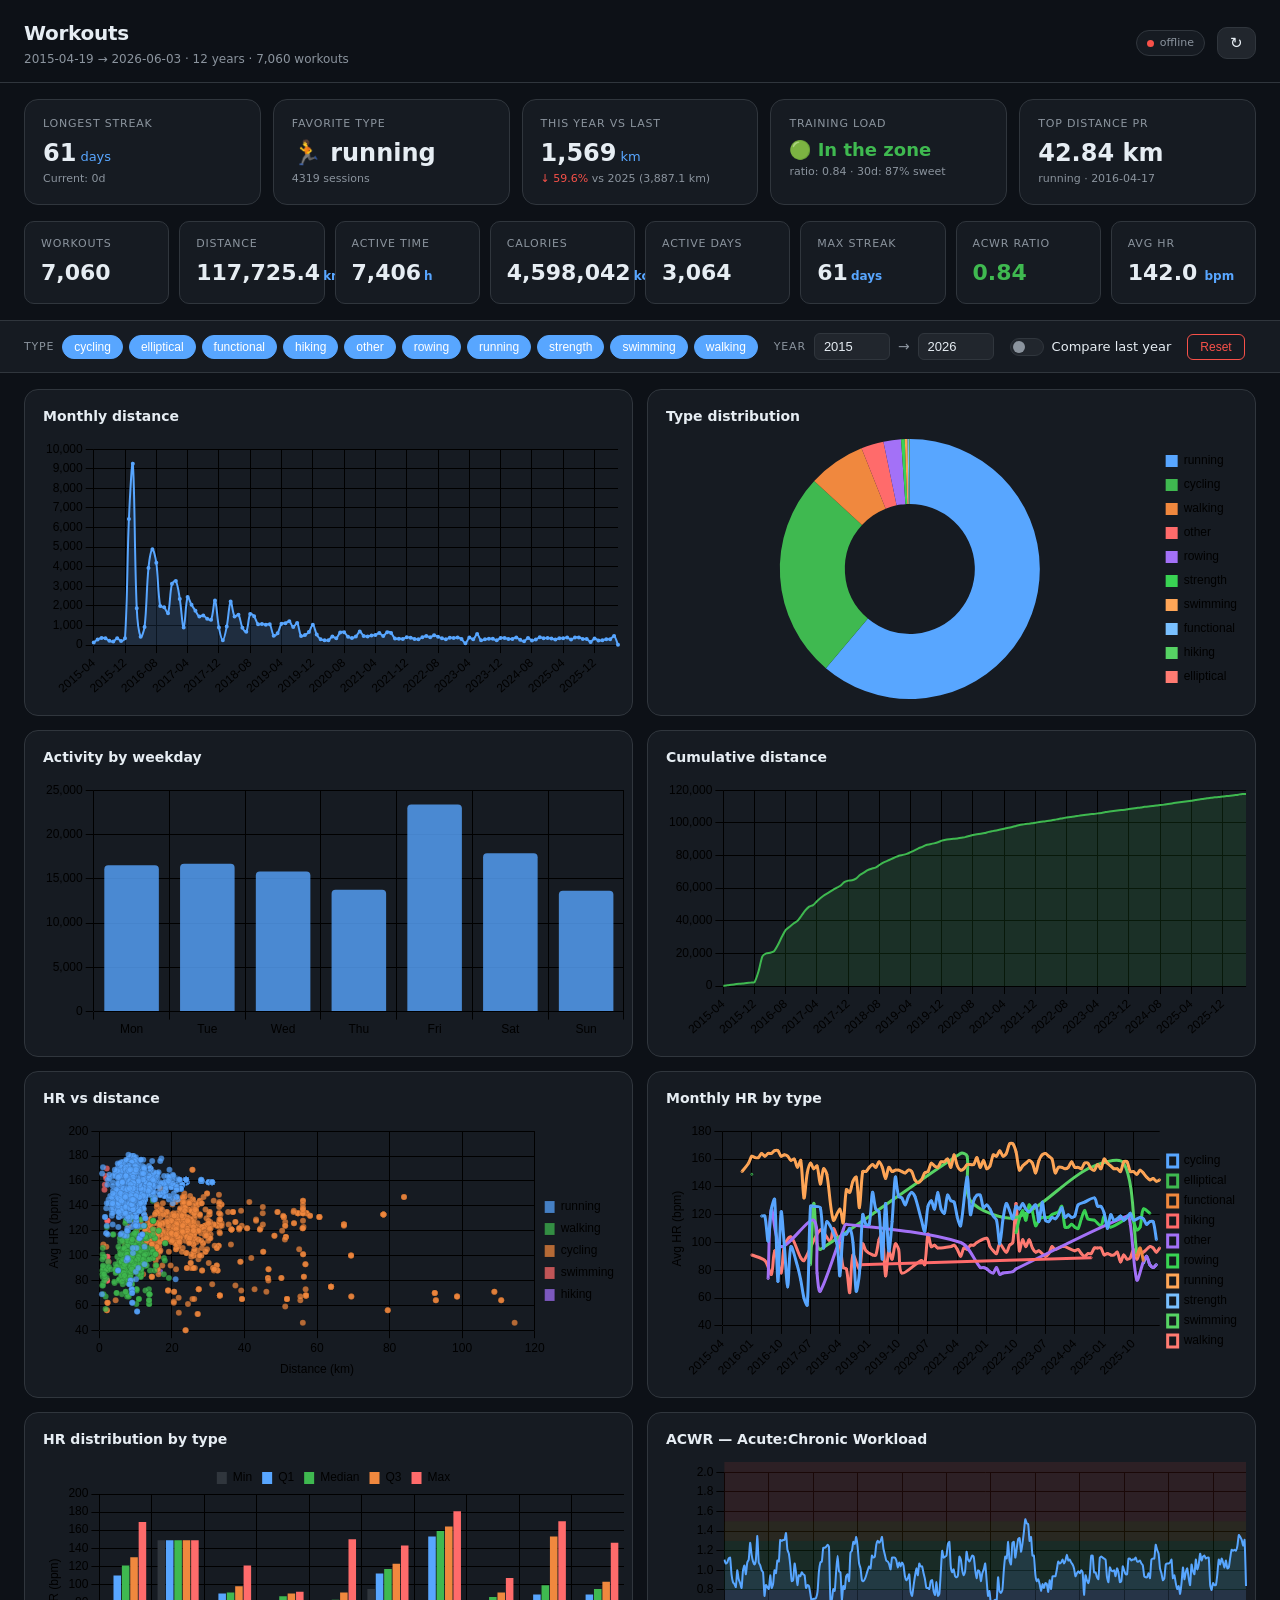
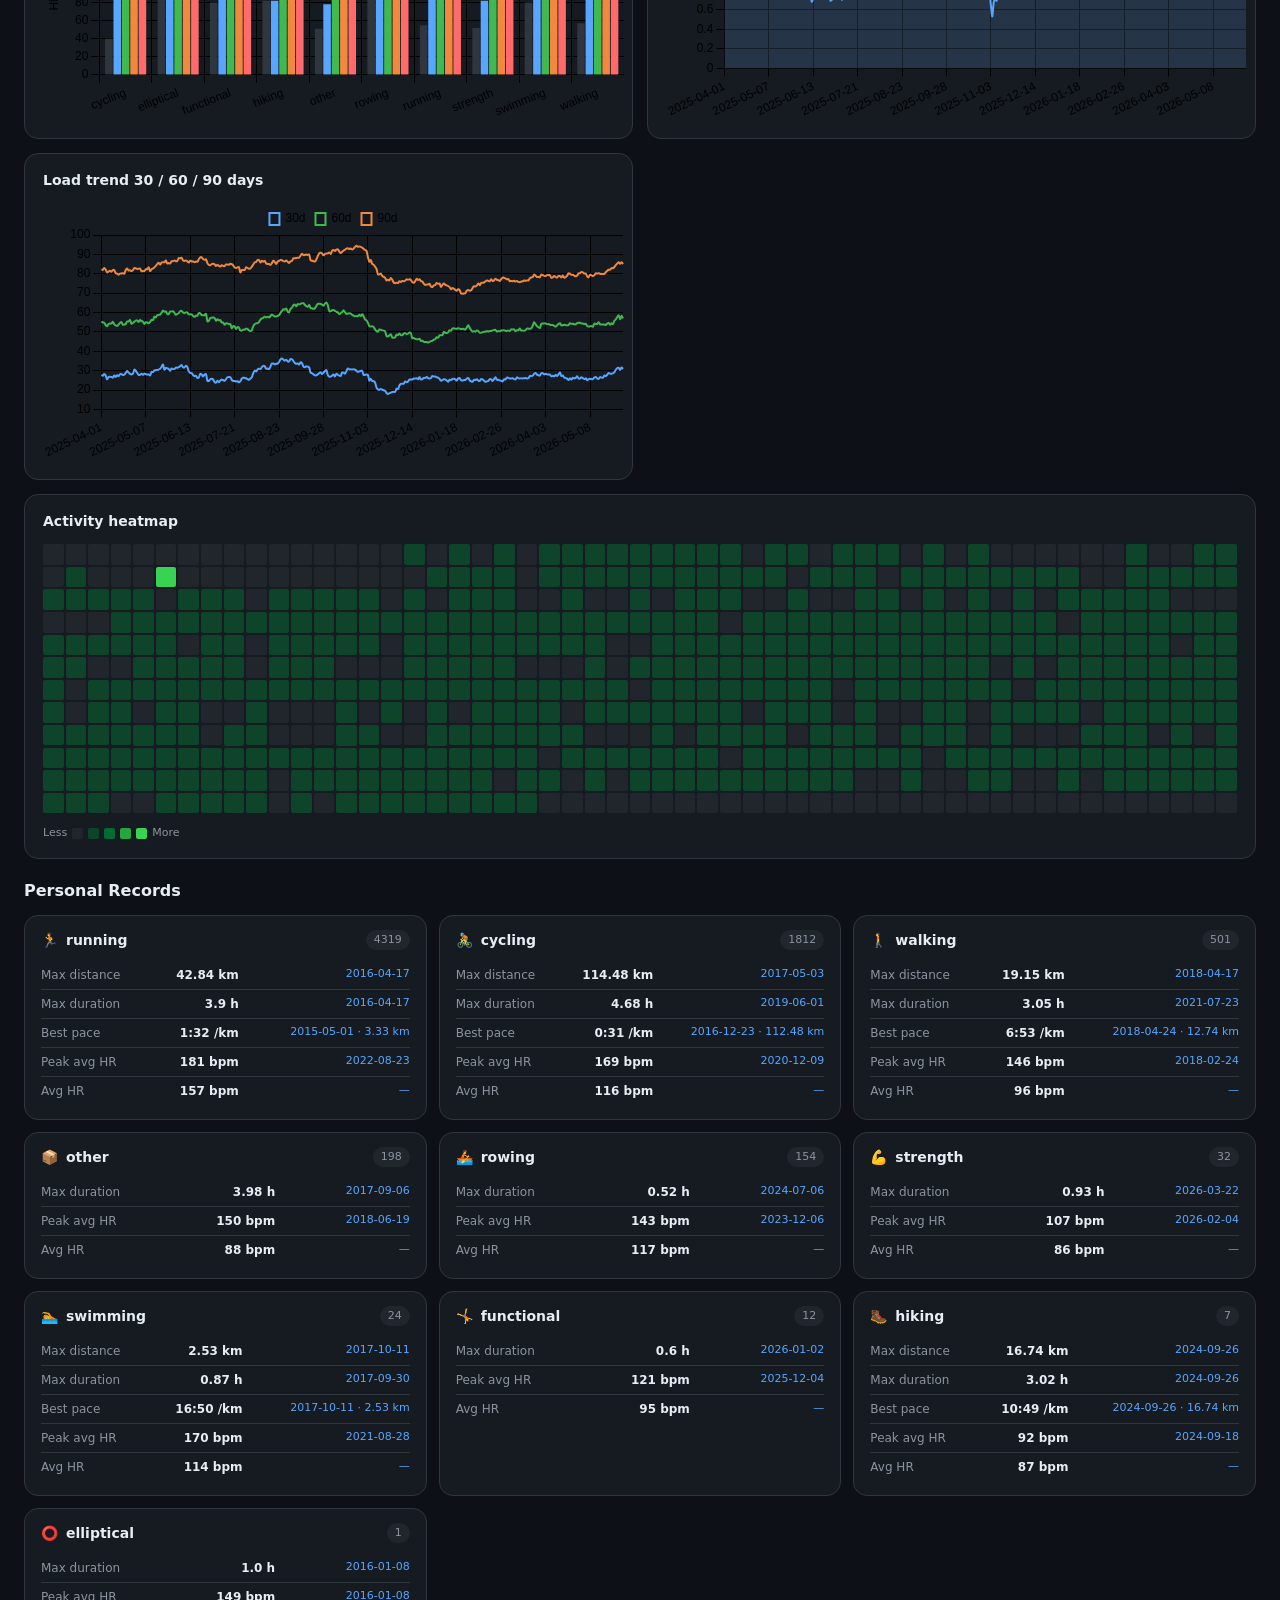
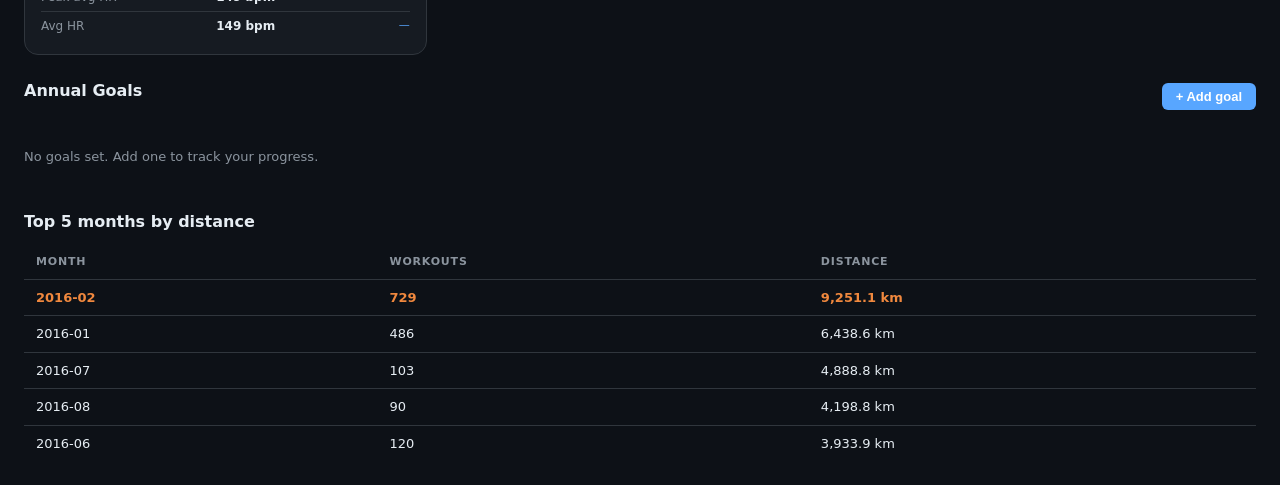
==== commit a12b0ac1: "regen: data.json + index.html with 7060 workouts after lazy-load fix" ====
--- a/index.html
+++ b/index.html
@@ -16,7 +16,7 @@
 <header class="site-header">
   <div class="header-left">
     <h1 class="site-title">Workouts</h1>
-    <div class="site-meta">— → — · 0 years · <span id="filterInfo">0 workouts</span></div>
+    <div class="site-meta">2015-04-19 → 2026-06-03 · 12 years · <span id="filterInfo">7,060 workouts</span></div>
   </div>
   <div class="header-right">
     <div class="conn-status"><span class="conn-dot" id="connDot"></span><span id="connText">—</span></div>
@@ -28,17 +28,17 @@
 <section class="hero-strip" id="heroStrip">
   <div class="hero-card" id="heroStreak">
     <div class="hero-label">Longest streak</div>
-    <div class="hero-value"><span id="heroStreakVal">0</span><span class="hero-unit">days</span></div>
+    <div class="hero-value"><span id="heroStreakVal">61</span><span class="hero-unit">days</span></div>
     <div class="hero-sub" id="heroStreakSub">Current: 0d</div>
   </div>
   <div class="hero-card" id="heroType">
     <div class="hero-label">Favorite type</div>
-    <div class="hero-value" id="heroTypeVal">📦 —</div>
+    <div class="hero-value" id="heroTypeVal">🏃 running</div>
     <div class="hero-sub" id="heroTypeSub"></div>
   </div>
   <div class="hero-card" id="heroYoy">
     <div class="hero-label">This year vs last</div>
-    <div class="hero-value"><span id="heroYoyVal">0</span><span class="hero-unit">km</span></div>
+    <div class="hero-value"><span id="heroYoyVal">1,569</span><span class="hero-unit">km</span></div>
     <div class="hero-sub" id="heroYoySub"></div>
   </div>
   <div class="hero-card" id="heroAcwr">
@@ -55,14 +55,14 @@
 
 <!-- ── KPI bar ─────────────────────────────────────────── -->
 <section class="kpi-grid">
-  <div class="kpi"><div class="kpi-label">Workouts</div><div class="kpi-value" id="kpiCount">0</div></div>
-  <div class="kpi"><div class="kpi-label">Distance</div><div class="kpi-value"><span id="kpiDist">0.0</span><span class="kpi-unit">km</span></div></div>
-  <div class="kpi"><div class="kpi-label">Active time</div><div class="kpi-value"><span id="kpiDur">0</span><span class="kpi-unit">h</span></div></div>
-  <div class="kpi"><div class="kpi-label">Calories</div><div class="kpi-value"><span id="kpiCal">0</span><span class="kpi-unit">kcal</span></div></div>
-  <div class="kpi"><div class="kpi-label">Active days</div><div class="kpi-value" id="kpiDays">0</div></div>
-  <div class="kpi"><div class="kpi-label">Max streak</div><div class="kpi-value"><span id="kpiStreak">0</span><span class="kpi-unit">days</span></div></div>
+  <div class="kpi"><div class="kpi-label">Workouts</div><div class="kpi-value" id="kpiCount">7,060</div></div>
+  <div class="kpi"><div class="kpi-label">Distance</div><div class="kpi-value"><span id="kpiDist">117,725.4</span><span class="kpi-unit">km</span></div></div>
+  <div class="kpi"><div class="kpi-label">Active time</div><div class="kpi-value"><span id="kpiDur">7,406</span><span class="kpi-unit">h</span></div></div>
+  <div class="kpi"><div class="kpi-label">Calories</div><div class="kpi-value"><span id="kpiCal">4,598,042</span><span class="kpi-unit">kcal</span></div></div>
+  <div class="kpi"><div class="kpi-label">Active days</div><div class="kpi-value" id="kpiDays">3,064</div></div>
+  <div class="kpi"><div class="kpi-label">Max streak</div><div class="kpi-value"><span id="kpiStreak">61</span><span class="kpi-unit">days</span></div></div>
   <div class="kpi"><div class="kpi-label">ACWR ratio</div><div class="kpi-value" id="kpiAcwr">—</div></div>
-  <div class="kpi"><div class="kpi-label">Avg HR</div><div class="kpi-value"><span>—</span><span class="kpi-unit"></span></div></div>
+  <div class="kpi"><div class="kpi-label">Avg HR</div><div class="kpi-value"><span>142.0</span><span class="kpi-unit"> bpm</span></div></div>
 </section>
 
 <!-- ── Filters ─────────────────────────────────────────── -->
@@ -148,7 +148,47 @@
 <!-- ── Personal Records ───────────────────────────────── -->
 <section class="section-block">
   <h2 class="section-title">Personal Records</h2>
-  <div class="prs-grid"></div>
+  <div class="prs-grid">
+        <div class="pr-card">
+          <div class="pr-card-header">🏃 <span>running</span> <span class="badge">4319</span></div>
+          <table class="pr-table"><tr><td>Max distance</td><td><b>42.84 km</b></td><td>2016-04-17</td></tr><tr><td>Max duration</td><td><b>3.9 h</b></td><td>2016-04-17</td></tr><tr><td>Best pace</td><td><b>1:32 /km</b></td><td>2015-05-01 · 3.33 km</td></tr><tr><td>Peak avg HR</td><td><b>181 bpm</b></td><td>2022-08-23</td></tr><tr><td>Avg HR</td><td><b>157 bpm</b></td><td>—</td></tr></table>
+        </div>
+        <div class="pr-card">
+          <div class="pr-card-header">🚴 <span>cycling</span> <span class="badge">1812</span></div>
+          <table class="pr-table"><tr><td>Max distance</td><td><b>114.48 km</b></td><td>2017-05-03</td></tr><tr><td>Max duration</td><td><b>4.68 h</b></td><td>2019-06-01</td></tr><tr><td>Best pace</td><td><b>0:31 /km</b></td><td>2016-12-23 · 112.48 km</td></tr><tr><td>Peak avg HR</td><td><b>169 bpm</b></td><td>2020-12-09</td></tr><tr><td>Avg HR</td><td><b>116 bpm</b></td><td>—</td></tr></table>
+        </div>
+        <div class="pr-card">
+          <div class="pr-card-header">🚶 <span>walking</span> <span class="badge">501</span></div>
+          <table class="pr-table"><tr><td>Max distance</td><td><b>19.15 km</b></td><td>2018-04-17</td></tr><tr><td>Max duration</td><td><b>3.05 h</b></td><td>2021-07-23</td></tr><tr><td>Best pace</td><td><b>6:53 /km</b></td><td>2018-04-24 · 12.74 km</td></tr><tr><td>Peak avg HR</td><td><b>146 bpm</b></td><td>2018-02-24</td></tr><tr><td>Avg HR</td><td><b>96 bpm</b></td><td>—</td></tr></table>
+        </div>
+        <div class="pr-card">
+          <div class="pr-card-header">📦 <span>other</span> <span class="badge">198</span></div>
+          <table class="pr-table"><tr><td>Max duration</td><td><b>3.98 h</b></td><td>2017-09-06</td></tr><tr><td>Peak avg HR</td><td><b>150 bpm</b></td><td>2018-06-19</td></tr><tr><td>Avg HR</td><td><b>88 bpm</b></td><td>—</td></tr></table>
+        </div>
+        <div class="pr-card">
+          <div class="pr-card-header">🚣 <span>rowing</span> <span class="badge">154</span></div>
+          <table class="pr-table"><tr><td>Max duration</td><td><b>0.52 h</b></td><td>2024-07-06</td></tr><tr><td>Peak avg HR</td><td><b>143 bpm</b></td><td>2023-12-06</td></tr><tr><td>Avg HR</td><td><b>117 bpm</b></td><td>—</td></tr></table>
+        </div>
+        <div class="pr-card">
+          <div class="pr-card-header">💪 <span>strength</span> <span class="badge">32</span></div>
+          <table class="pr-table"><tr><td>Max duration</td><td><b>0.93 h</b></td><td>2026-03-22</td></tr><tr><td>Peak avg HR</td><td><b>107 bpm</b></td><td>2026-02-04</td></tr><tr><td>Avg HR</td><td><b>86 bpm</b></td><td>—</td></tr></table>
+        </div>
+        <div class="pr-card">
+          <div class="pr-card-header">🏊 <span>swimming</span> <span class="badge">24</span></div>
+          <table class="pr-table"><tr><td>Max distance</td><td><b>2.53 km</b></td><td>2017-10-11</td></tr><tr><td>Max duration</td><td><b>0.87 h</b></td><td>2017-09-30</td></tr><tr><td>Best pace</td><td><b>16:50 /km</b></td><td>2017-10-11 · 2.53 km</td></tr><tr><td>Peak avg HR</td><td><b>170 bpm</b></td><td>2021-08-28</td></tr><tr><td>Avg HR</td><td><b>114 bpm</b></td><td>—</td></tr></table>
+        </div>
+        <div class="pr-card">
+          <div class="pr-card-header">🤸 <span>functional</span> <span class="badge">12</span></div>
+          <table class="pr-table"><tr><td>Max duration</td><td><b>0.6 h</b></td><td>2026-01-02</td></tr><tr><td>Peak avg HR</td><td><b>121 bpm</b></td><td>2025-12-04</td></tr><tr><td>Avg HR</td><td><b>95 bpm</b></td><td>—</td></tr></table>
+        </div>
+        <div class="pr-card">
+          <div class="pr-card-header">🥾 <span>hiking</span> <span class="badge">7</span></div>
+          <table class="pr-table"><tr><td>Max distance</td><td><b>16.74 km</b></td><td>2024-09-26</td></tr><tr><td>Max duration</td><td><b>3.02 h</b></td><td>2024-09-26</td></tr><tr><td>Best pace</td><td><b>10:49 /km</b></td><td>2024-09-26 · 16.74 km</td></tr><tr><td>Peak avg HR</td><td><b>92 bpm</b></td><td>2024-09-18</td></tr><tr><td>Avg HR</td><td><b>87 bpm</b></td><td>—</td></tr></table>
+        </div>
+        <div class="pr-card">
+          <div class="pr-card-header">⭕ <span>elliptical</span> <span class="badge">1</span></div>
+          <table class="pr-table"><tr><td>Max duration</td><td><b>1.0 h</b></td><td>2016-01-08</td></tr><tr><td>Peak avg HR</td><td><b>149 bpm</b></td><td>2016-01-08</td></tr><tr><td>Avg HR</td><td><b>149 bpm</b></td><td>—</td></tr></table>
+        </div></div>
 </section>
 
 <!-- ── Annual Goals ───────────────────────────────────── -->
